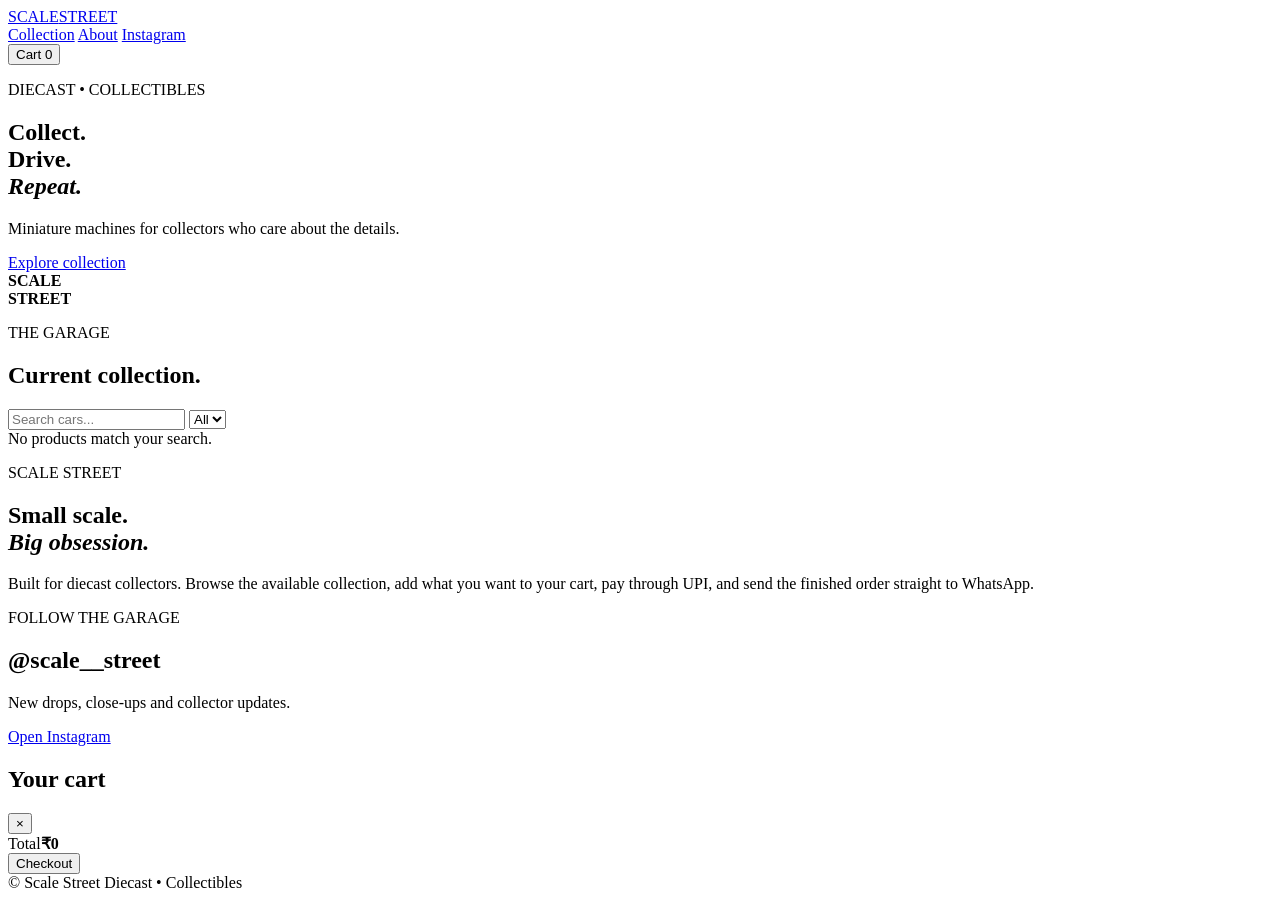
==== index.html @ dab65f1f "Add files via upload" ====
<!doctype html>
<html lang="en">
<head>
  <meta charset="UTF-8">
  <meta name="viewport" content="width=device-width, initial-scale=1.0">
  <title>Scale Street — Diecast Collectibles</title>
  <meta name="description" content="Scale Street — premium diecast cars and collectibles.">
  <link rel="stylesheet" href="css/style.css">
</head>
<body>
  <header class="nav" id="nav">
    <a class="brand" href="index.html">SCALE<span>STREET</span></a>
    <nav>
      <a href="#collection">Collection</a>
      <a href="#about">About</a>
      <a href="#instagram">Instagram</a>
    </nav>
    <button class="cart-button" id="cartButton" aria-label="Open cart">Cart <span id="cartCount">0</span></button>
  </header>

  <main>
    <section class="hero">
      <div class="hero-copy reveal">
        <p class="eyebrow">DIECAST • COLLECTIBLES</p>
        <h1>Collect.<br>Drive.<br><em>Repeat.</em></h1>
        <p class="hero-sub">Miniature machines for collectors who care about the details.</p>
        <a class="button primary" href="#collection">Explore collection</a>
      </div>
      <div class="hero-mark reveal">
        <div class="logo-ring">
          <div class="road-line"></div>
          <strong>SCALE<br><span>STREET</span></strong>
        </div>
      </div>
    </section>

    <section class="section" id="collection">
      <div class="section-head reveal">
        <div>
          <p class="eyebrow">THE GARAGE</p>
          <h2>Current collection.</h2>
        </div>
        <div class="tools">
          <input id="search" type="search" placeholder="Search cars..." autocomplete="off">
          <select id="categoryFilter" aria-label="Filter by category">
            <option value="all">All</option>
          </select>
        </div>
      </div>
      <div id="productGrid" class="product-grid"></div>
      <div id="emptyState" class="empty hidden">No products match your search.</div>
    </section>

    <section class="feature section reveal" id="about">
      <div>
        <p class="eyebrow">SCALE STREET</p>
        <h2>Small scale.<br><em>Big obsession.</em></h2>
      </div>
      <p>Built for diecast collectors. Browse the available collection, add what you want to your cart, pay through UPI, and send the finished order straight to WhatsApp.</p>
    </section>

    <section class="instagram section reveal" id="instagram">
      <p class="eyebrow">FOLLOW THE GARAGE</p>
      <h2>@scale__street</h2>
      <p>New drops, close-ups and collector updates.</p>
      <a class="button ghost" href="https://instagram.com/scale__street" target="_blank" rel="noopener">Open Instagram</a>
    </section>
  </main>

  <aside class="cart-panel" id="cartPanel" aria-hidden="true">
    <div class="cart-head">
      <h2>Your cart</h2>
      <button id="closeCart" class="icon-button" aria-label="Close cart">×</button>
    </div>
    <div id="cartItems" class="cart-items"></div>
    <div class="cart-footer">
      <div class="total-row"><span>Total</span><strong id="cartTotal">₹0</strong></div>
      <button id="checkoutButton" class="button primary full">Checkout</button>
    </div>
  </aside>
  <div class="backdrop" id="backdrop"></div>

  <dialog id="productDialog">
    <div id="productDetail"></div>
    <button class="dialog-close" onclick="document.getElementById('productDialog').close()">×</button>
  </dialog>

  <dialog id="checkoutDialog">
    <div class="checkout">
      <p class="eyebrow">CHECKOUT</p>
      <h2>Finish your order.</h2>
      <form id="checkoutForm">
        <label>Name<input name="name" required></label>
        <label>WhatsApp number<input name="phone" type="tel" required></label>
        <label>Delivery address<textarea name="address" rows="3" required></textarea></label>
        <div class="upi-box">
          <span>UPI payment only</span>
          <strong id="upiId"></strong>
          <small>Complete the payment in your UPI app, then send the order on WhatsApp.</small>
        </div>
        <button class="button primary full" type="submit">Create WhatsApp Order</button>
      </form>
    </div>
  </dialog>

  <footer>
    <span>© Scale Street</span>
    <span>Diecast • Collectibles</span>
  </footer>

  <script src="js/products.js"></script>
  <script src="js/app.js"></script>
</body>
</html>
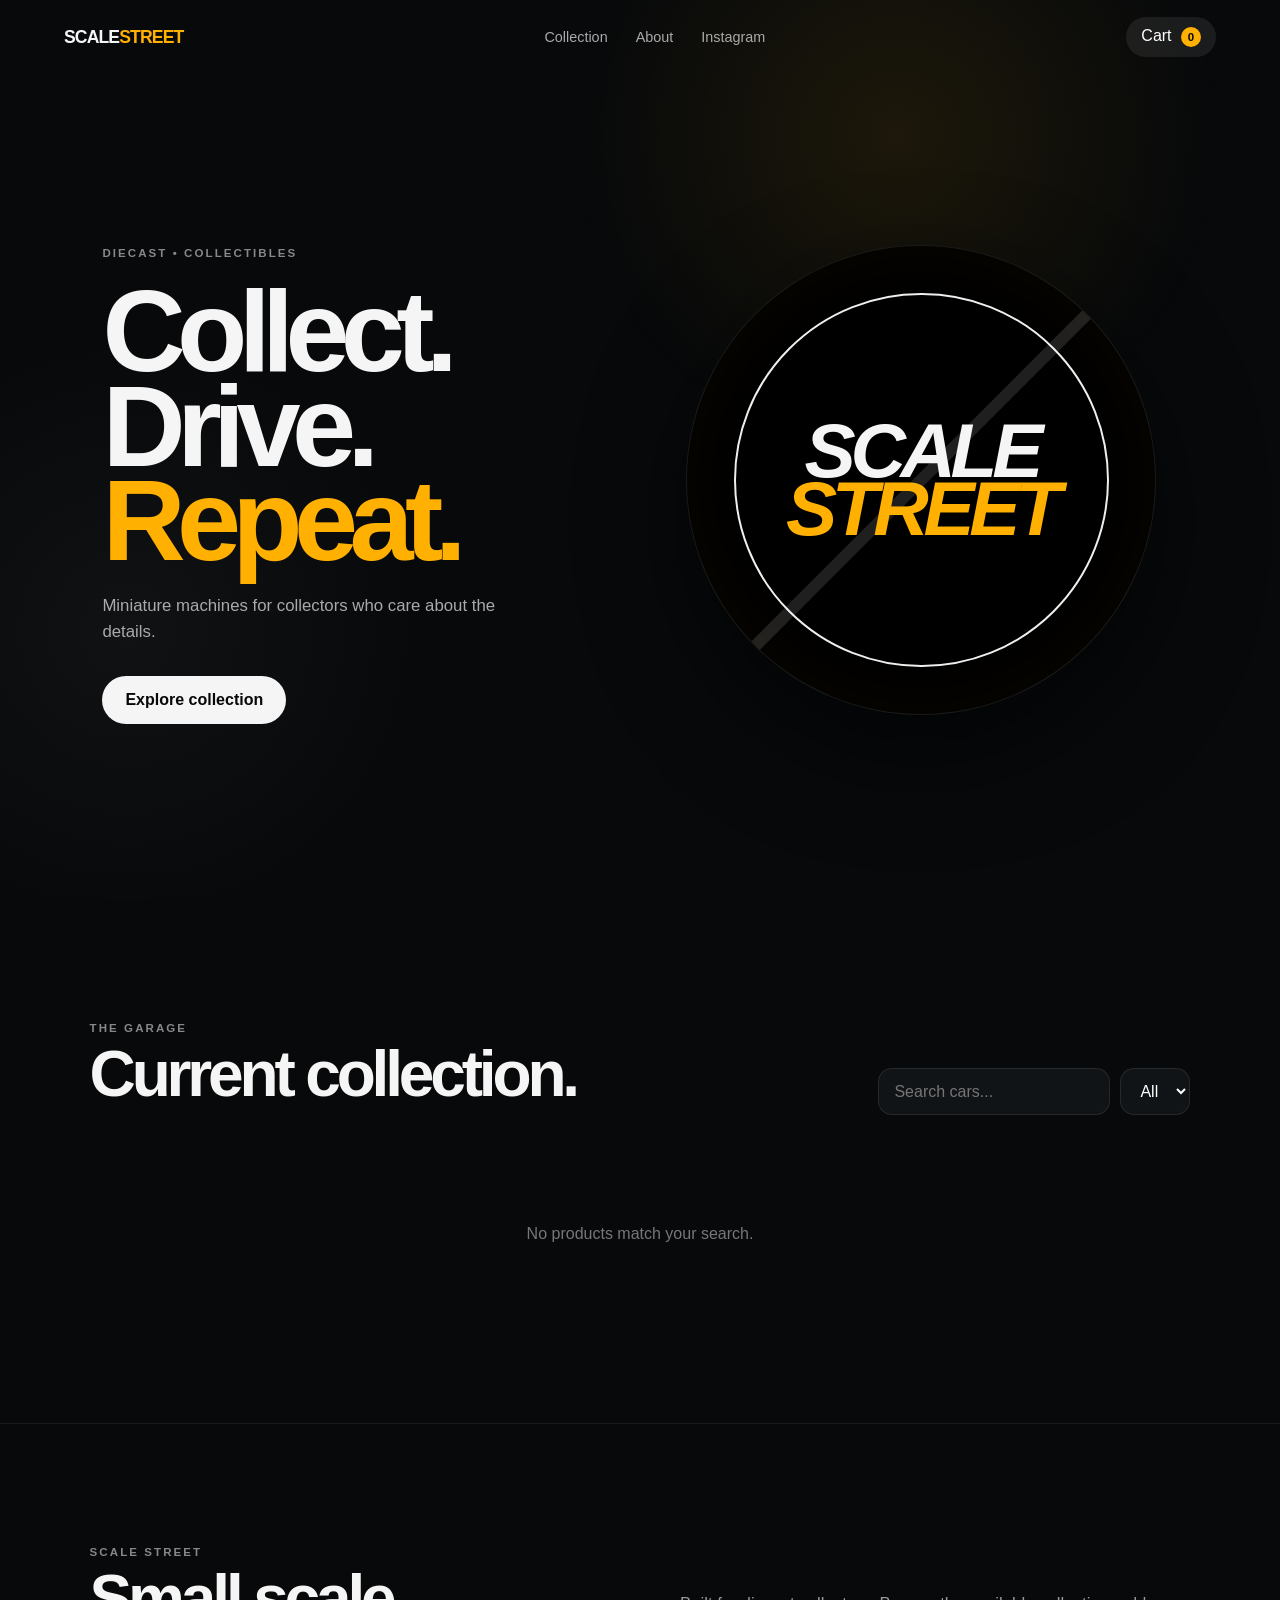
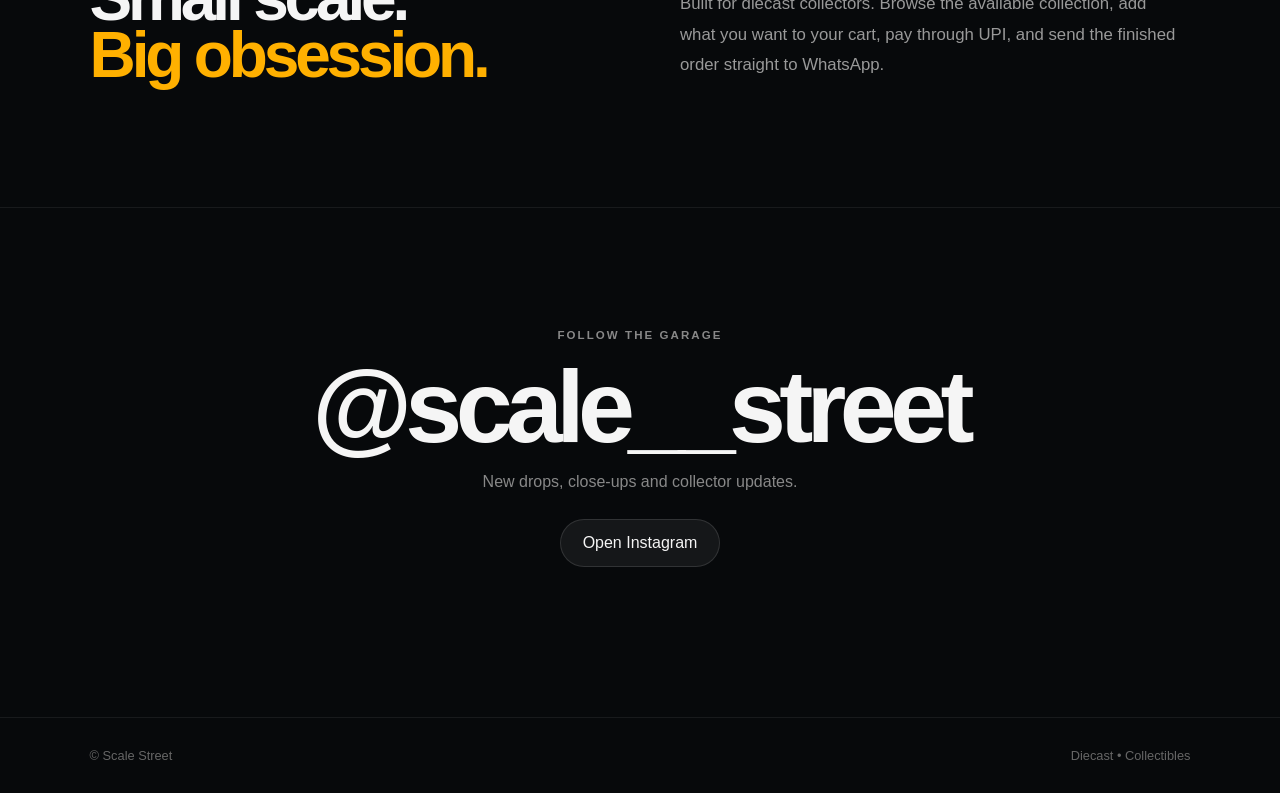
==== commit 45edc5ad: "Add files via upload" ====
--- a/index.html
+++ b/index.html
@@ -5,7 +5,7 @@
   <meta name="viewport" content="width=device-width, initial-scale=1.0">
   <title>Scale Street — Diecast Collectibles</title>
   <meta name="description" content="Scale Street — premium diecast cars and collectibles.">
-  <link rel="stylesheet" href="css/style.css">
+  <link rel="stylesheet" href="style.css">
 </head>
 <body>
   <header class="nav" id="nav">
@@ -108,7 +108,7 @@
     <span>Diecast • Collectibles</span>
   </footer>
 
-  <script src="js/products.js"></script>
-  <script src="js/app.js"></script>
+  <script src="products.js"></script>
+  <script src="app.js"></script>
 </body>
 </html>
--- a/style.css
+++ b/style.css
@@ -0,0 +1,82 @@
+*{box-sizing:border-box}html{scroll-behavior:smooth}body{margin:0;background:#07090b;color:#f5f5f5;font-family:-apple-system,BlinkMacSystemFont,"SF Pro Display","SF Pro Text",Inter,Arial,sans-serif;overflow-x:hidden}body:before{content:"";position:fixed;inset:0;pointer-events:none;background:radial-gradient(circle at 70% 15%,rgba(255,176,0,.09),transparent 28%),radial-gradient(circle at 10% 70%,rgba(255,255,255,.04),transparent 25%);z-index:-1}a{color:inherit;text-decoration:none}button,input,select,textarea{font:inherit}.nav{position:fixed;z-index:20;top:0;left:0;right:0;height:74px;display:flex;align-items:center;justify-content:space-between;padding:0 5vw;transition:.35s;background:transparent}.nav.scrolled{background:rgba(7,9,11,.72);backdrop-filter:blur(22px);-webkit-backdrop-filter:blur(22px);border-bottom:1px solid rgba(255,255,255,.07)}.brand{font-weight:900;letter-spacing:-.05em;font-size:1.1rem}.brand span{color:#ffb000}.nav nav{display:flex;gap:28px;font-size:.9rem;color:#aaa}.nav nav a{transition:.25s}.nav nav a:hover{color:#fff}.cart-button,.icon-button{border:0;color:#fff;background:rgba(255,255,255,.08);border-radius:999px;padding:10px 15px;cursor:pointer;transition:.2s}.cart-button:hover,.icon-button:hover{transform:translateY(-2px);background:rgba(255,255,255,.14)}#cartCount{display:inline-grid;place-items:center;min-width:20px;height:20px;margin-left:5px;background:#ffb000;color:#080808;border-radius:50%;font-size:.72rem;font-weight:800}.hero{min-height:100svh;padding:150px 8vw 90px;display:grid;grid-template-columns:1fr 1fr;align-items:center;gap:50px}.eyebrow{font-size:.72rem;letter-spacing:.18em;color:#888;font-weight:800}.hero h1{font-size:clamp(4rem,9vw,9rem);line-height:.82;letter-spacing:-.075em;margin:25px 0}.hero h1 em,.feature em{font-style:normal;color:#ffb000}.hero-sub{max-width:430px;color:#aaa;font-size:1.05rem;line-height:1.6;margin-bottom:30px}.button{display:inline-flex;justify-content:center;align-items:center;min-height:48px;padding:0 22px;border-radius:999px;border:1px solid rgba(255,255,255,.12);cursor:pointer;transition:transform .25s,background .25s,box-shadow .25s}.button:hover{transform:translateY(-3px);box-shadow:0 15px 40px rgba(0,0,0,.25)}.button:active{transform:scale(.96)}.primary{background:#f5f5f5;color:#080808;font-weight:800}.ghost{background:rgba(255,255,255,.06)}.full{width:100%}.hero-mark{display:grid;place-items:center}.logo-ring{width:min(470px,72vw);aspect-ratio:1;border-radius:50%;background:#000;border:1px solid rgba(255,255,255,.1);box-shadow:0 40px 100px rgba(0,0,0,.6),inset 0 0 80px rgba(255,176,0,.04);display:grid;place-items:center;position:relative;overflow:hidden}.logo-ring:before{content:"";position:absolute;inset:10%;border:2px solid #eee;border-radius:50%}.logo-ring strong{font-size:clamp(2.5rem,6vw,5rem);line-height:.75;letter-spacing:-.07em;text-align:center;z-index:1;font-style:italic}.logo-ring strong span{color:#ffb000}.road-line{position:absolute;height:180%;width:12px;background:#fff;opacity:.12;transform:rotate(45deg);animation:road 7s linear infinite}@keyframes road{to{transform:rotate(45deg) translateY(35%)}}.section{padding:110px 7vw}.section-head{display:flex;justify-content:space-between;align-items:end;gap:30px;margin-bottom:40px}.section h2{font-size:clamp(2.5rem,5vw,5rem);line-height:.9;letter-spacing:-.065em;margin:12px 0}.tools{display:flex;gap:10px}.tools input,.tools select,label input,label textarea{background:#111417;border:1px solid rgba(255,255,255,.09);color:#fff;border-radius:14px;padding:13px 15px;outline:none}.tools input:focus,label input:focus,label textarea:focus{border-color:#ffb000}.product-grid{display:grid;grid-template-columns:repeat(4,minmax(0,1fr));gap:16px}.product-card{background:#101316;border:1px solid rgba(255,255,255,.07);border-radius:25px;overflow:hidden;cursor:pointer;transition:transform .4s cubic-bezier(.2,.8,.2,1),border-color .3s,box-shadow .4s;opacity:0;transform:translateY(25px)}.product-card.visible{opacity:1;transform:none}.product-card:hover{transform:translateY(-8px);border-color:rgba(255,176,0,.35);box-shadow:0 30px 60px rgba(0,0,0,.35)}.product-image{aspect-ratio:1/1;background:#15181b;overflow:hidden}.product-image img{width:100%;height:100%;object-fit:cover;display:block;transition:transform .6s cubic-bezier(.2,.8,.2,1)}.product-card:hover img{transform:scale(1.06)}.product-info{padding:18px}.product-info h3{margin:0 0 7px;font-size:1rem}.muted{color:#85898d;font-size:.82rem}.price{margin-top:15px;font-weight:800}.stock{color:#8ee6a8;font-size:.74rem;margin-top:7px}.empty{padding:70px 0;text-align:center;color:#777}.hidden{display:none}.feature{display:grid;grid-template-columns:1fr 1fr;gap:80px;align-items:end;border-top:1px solid rgba(255,255,255,.07);border-bottom:1px solid rgba(255,255,255,.07)}.feature p:last-child{color:#999;line-height:1.8;max-width:500px;font-size:1.05rem}.instagram{text-align:center;padding-bottom:150px}.instagram h2{font-size:clamp(3rem,8vw,8rem);margin:20px 0}.instagram p:not(.eyebrow){color:#888;margin-bottom:28px}footer{display:flex;justify-content:space-between;padding:30px 7vw;color:#666;border-top:1px solid rgba(255,255,255,.07);font-size:.8rem}.cart-panel{position:fixed;z-index:50;right:0;top:0;bottom:0;width:min(440px,100%);background:#0d1012;border-left:1px solid rgba(255,255,255,.1);transform:translateX(105%);transition:transform .45s cubic-bezier(.2,.8,.2,1);padding:28px;display:flex;flex-direction:column}.cart-panel.open{transform:none}.cart-head{display:flex;justify-content:space-between;align-items:center}.cart-head h2{margin:0;font-size:1.8rem}.cart-items{flex:1;overflow:auto;padding:20px 0}.cart-item{display:grid;grid-template-columns:70px 1fr auto;gap:12px;align-items:center;padding:14px 0;border-bottom:1px solid rgba(255,255,255,.07)}.cart-item img{width:70px;height:70px;border-radius:12px;object-fit:cover;background:#17191b}.cart-item h4{margin:0 0 5px}.qty{display:flex;align-items:center;gap:8px;margin-top:8px}.qty button{width:26px;height:26px;border:0;border-radius:50%;background:#202428;color:#fff;cursor:pointer}.remove{background:none!important;color:#777!important}.cart-footer{border-top:1px solid rgba(255,255,255,.1);padding-top:20px}.total-row{display:flex;justify-content:space-between;font-size:1.1rem;margin-bottom:16px}.backdrop{position:fixed;inset:0;background:rgba(0,0,0,.65);z-index:40;opacity:0;pointer-events:none;transition:.35s}.backdrop.show{opacity:1;pointer-events:auto}dialog{width:min(720px,92vw);border:1px solid rgba(255,255,255,.1);border-radius:28px;background:#101315;color:#fff;padding:0;box-shadow:0 40px 100px #000}dialog::backdrop{background:rgba(0,0,0,.75);backdrop-filter:blur(8px)}.dialog-close{position:absolute;right:18px;top:18px;border:0;background:#222;color:#fff;border-radius:50%;width:36px;height:36px;font-size:1.4rem;cursor:pointer}.detail{display:grid;grid-template-columns:1fr 1fr}.detail img{width:100%;height:100%;min-height:400px;object-fit:cover}.detail-copy{padding:40px}.detail-copy h2{font-size:2.5rem;letter-spacing:-.05em;margin:10px 0}.detail-copy p{color:#999;line-height:1.7}.checkout{padding:40px}.checkout h2{font-size:2.8rem;letter-spacing:-.06em;margin:10px 0 30px}.checkout form{display:grid;gap:15px}.checkout label{display:grid;gap:8px;color:#aaa;font-size:.85rem}.checkout input,.checkout textarea{width:100%}.upi-box{background:#171a1d;border:1px solid rgba(255,176,0,.25);border-radius:18px;padding:18px;display:grid;gap:7px}.upi-box strong{color:#ffb000;font-size:1.15rem}.upi-box small{color:#777;line-height:1.5}@media(max-width:900px){.hero{grid-template-columns:1fr;text-align:center;padding-top:130px}.hero-sub{margin-left:auto;margin-right:auto}.hero-mark{order:-1}.logo-ring{width:310px}.section-head{align-items:flex-start;flex-direction:column}.product-grid{grid-template-columns:repeat(2,minmax(0,1fr))}.feature{grid-template-columns:1fr;gap:20px}.nav nav{display:none}}@media(max-width:560px){.nav{padding:0 18px}.hero{padding-left:22px;padding-right:22px}.hero h1{font-size:4.2rem}.section{padding:80px 18px}.product-grid{gap:10px}.product-card{border-radius:18px}.product-info{padding:13px}.tools{width:100%}.tools input,.tools select{min-width:0;flex:1}.detail{grid-template-columns:1fr}.detail img{min-height:280px}.checkout{padding:28px}.instagram h2{font-size:3rem}footer{padding:25px 18px}}
+
+/* Cross-device / browser-friendly refinements */
+img,svg,video{max-width:100%}
+button,a,input,select,textarea{touch-action:manipulation}
+button:focus-visible,a:focus-visible,input:focus-visible,select:focus-visible,textarea:focus-visible{outline:2px solid #ffb000;outline-offset:3px}
+.stock-badge{display:inline-flex;align-items:center;width:max-content;margin-top:9px;padding:5px 9px;border-radius:999px;font-size:.7rem;font-weight:800;letter-spacing:.01em}
+.stock-badge.in-stock{background:rgba(66,210,126,.11);color:#7fe6a0;border:1px solid rgba(66,210,126,.2)}
+.stock-badge.out-stock{background:rgba(255,86,86,.10);color:#ff9b9b;border:1px solid rgba(255,86,86,.18)}
+.product-card:has(.out-stock){opacity:.82}
+.product-card:has(.out-stock) .product-image{filter:saturate(.72)}
+.product-card:has(.out-stock) .product-info{cursor:default}
+
+/* Very wide displays */
+@media (min-width:1600px){
+  .hero{padding-left:10vw;padding-right:10vw}
+  .section{padding-left:10vw;padding-right:10vw}
+  .product-grid{grid-template-columns:repeat(5,minmax(0,1fr))}
+}
+
+/* Tablets */
+@media (min-width:561px) and (max-width:1100px){
+  .hero{padding-left:6vw;padding-right:6vw}
+  .section{padding-left:5vw;padding-right:5vw}
+  .product-grid{grid-template-columns:repeat(3,minmax(0,1fr))}
+  .nav{padding-left:4vw;padding-right:4vw}
+}
+
+/* Small phones */
+@media (max-width:430px){
+  .nav{height:64px}
+  .brand{font-size:1rem}
+  .cart-button{padding:9px 12px;font-size:.82rem}
+  .hero{min-height:auto;padding-top:110px;padding-bottom:70px}
+  .hero-mark{margin-bottom:8px}
+  .logo-ring{width:min(78vw,290px)}
+  .hero h1{font-size:clamp(3.35rem,18vw,4.2rem)}
+  .hero-sub{font-size:.95rem}
+  .section{padding-top:65px;padding-bottom:65px}
+  .section h2{font-size:2.65rem}
+  .product-grid{grid-template-columns:repeat(2,minmax(0,1fr));gap:8px}
+  .product-card{border-radius:16px}
+  .product-info{padding:11px}
+  .product-info h3{font-size:.88rem}
+  .muted{font-size:.72rem}
+  .price{font-size:.9rem;margin-top:10px}
+  .stock-badge{font-size:.62rem;padding:4px 7px}
+  .tools{display:grid;grid-template-columns:1fr 1fr}
+  .tools input,.tools select{width:100%;font-size:.82rem;padding:11px}
+  .cart-panel{padding:20px 16px}
+  .cart-item{grid-template-columns:58px 1fr auto}
+  .cart-item img{width:58px;height:58px}
+  .detail-copy{padding:25px 20px 28px}
+  .detail-copy h2{font-size:2rem}
+  footer{gap:15px;flex-direction:column}
+}
+
+/* Tiny / older mobile browser fallback */
+@media (max-width:340px){
+  .product-grid{grid-template-columns:1fr}
+  .tools{grid-template-columns:1fr}
+  .hero h1{font-size:3.1rem}
+}
+
+/* Landscape phones */
+@media (max-height:500px) and (orientation:landscape){
+  .hero{min-height:auto;padding-top:105px;padding-bottom:70px}
+  .logo-ring{width:220px}
+}
+
+/* Reduced motion / accessibility */
+@media (prefers-reduced-motion:reduce){
+  html{scroll-behavior:auto}
+  *,*::before,*::after{animation-duration:.01ms!important;animation-iteration-count:1!important;transition-duration:.01ms!important}
+}
+
+/* Avoid hover-only behavior on touch devices */
+@media (hover:none){
+  .product-card:hover{transform:none;box-shadow:none}
+  .product-card:hover img{transform:none}
+  .button:hover{transform:none;box-shadow:none}
+}
